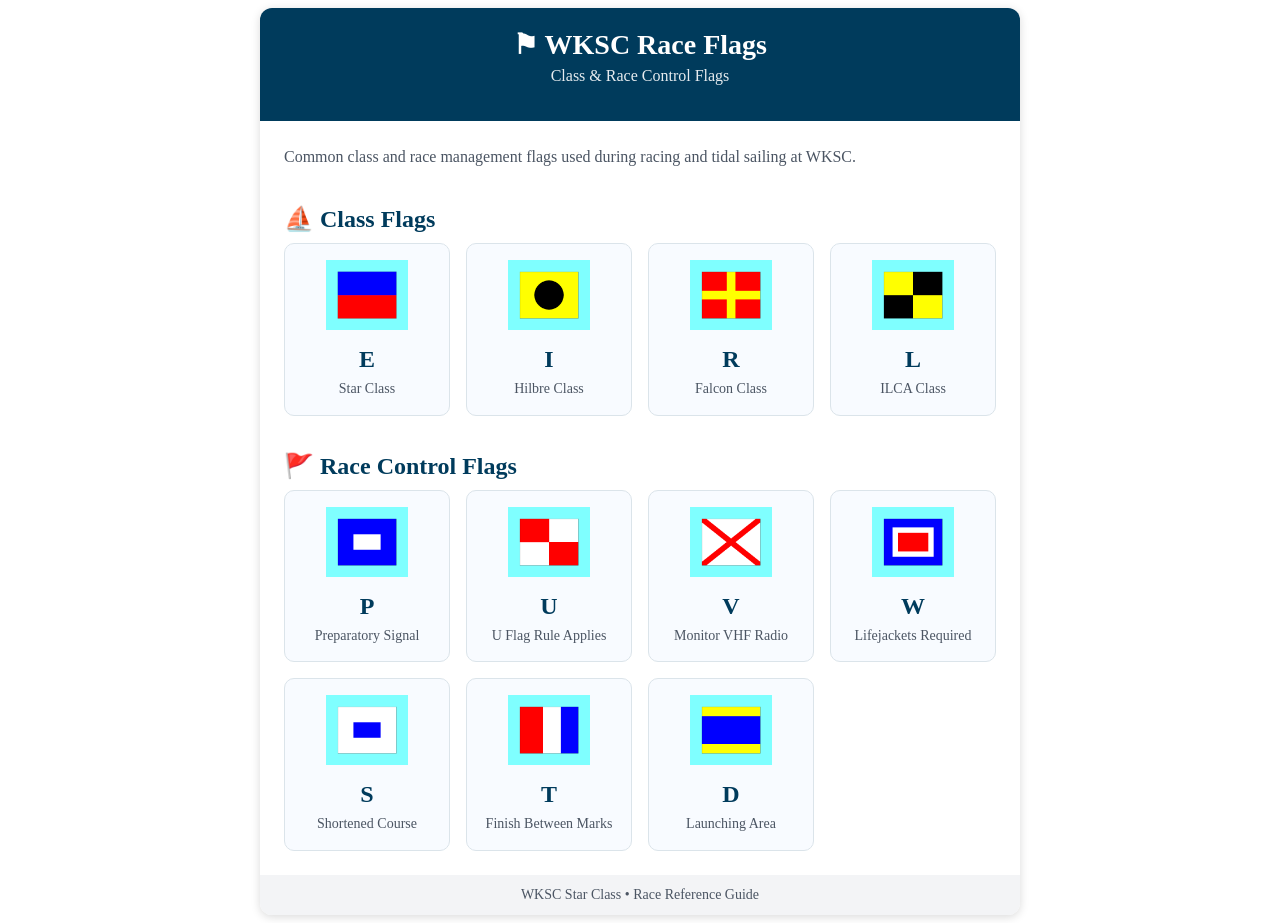
==== class-flags/index.html @ fe04378c "add class flags" ====
<!DOCTYPE html>
<html lang="en">

<head>

<meta charset="UTF-8">
<meta name="viewport" content="width=device-width, initial-scale=1.0">

<title>WKSC Race Flags</title>

<link rel="stylesheet" href="../css/styles.css">

</head>

<body>

<div class="container">

    <div class="header">
        <h1>⚑ WKSC Race Flags</h1>
        <p>Class & Race Control Flags</p>
    </div>

    <div class="flags-section">

        <div class="flags-intro">
            Common class and race management flags used during
            racing and tidal sailing at WKSC.
        </div>

        <!-- CLASS FLAGS -->

        <div class="flag-category">

            <h2>⛵ Class Flags</h2>

            <div class="flag-grid">

                <div class="flag-card">
                    <img src="../assets/flags/flag-e.gif" class="small-flag">
                    <div class="flag-title">E</div>
                    <div class="flag-desc">
                        Star Class
                    </div>
                </div>

                <div class="flag-card">
                    <img src="../assets/flags/flag-i.gif" class="small-flag">
                    <div class="flag-title">I</div>
                    <div class="flag-desc">
                        Hilbre Class
                    </div>
                </div>

                <div class="flag-card">
                    <img src="../assets/flags/flag-r.gif" class="small-flag">
                    <div class="flag-title">R</div>
                    <div class="flag-desc">
                        Falcon Class
                    </div>
                </div>

                <div class="flag-card">
                    <img src="../assets/flags/flag-l.gif" class="small-flag">
                    <div class="flag-title">L</div>
                    <div class="flag-desc">
                        ILCA Class
                    </div>
                </div>

            </div>

        </div>

        <!-- RACE CONTROL FLAGS -->

        <div class="flag-category">

            <h2>🚩 Race Control Flags</h2>

            <div class="flag-grid">

                <div class="flag-card">
                    <img src="../assets/flags/flag-p.gif" class="small-flag">
                    <div class="flag-title">P</div>
                    <div class="flag-desc">
                        Preparatory Signal
                    </div>
                </div>

                <div class="flag-card">
                    <img src="../assets/flags/flag-u.gif" class="small-flag">
                    <div class="flag-title">U</div>
                    <div class="flag-desc">
                        U Flag Rule Applies
                    </div>
                </div>

                <div class="flag-card">
                    <img src="../assets/flags/flag-v.gif" class="small-flag">
                    <div class="flag-title">V</div>
                    <div class="flag-desc">
                        Monitor VHF Radio
                    </div>
                </div>

                <div class="flag-card">
                    <img src="../assets/flags/flag-w.gif" class="small-flag">
                    <div class="flag-title">W</div>
                    <div class="flag-desc">
                        Lifejackets Required
                    </div>
                </div>

                <div class="flag-card">
                    <img src="../assets/flags/flag-s.gif" class="small-flag">
                    <div class="flag-title">S</div>
                    <div class="flag-desc">
                        Shortened Course
                    </div>
                </div>

                <div class="flag-card">
                    <img src="../assets/flags/flag-t.gif" class="small-flag">
                    <div class="flag-title">T</div>
                    <div class="flag-desc">
                        Finish Between Marks
                    </div>
                </div>

                <div class="flag-card">
                    <img src="../assets/flags/flag-d.gif" class="small-flag">
                    <div class="flag-title">D</div>
                    <div class="flag-desc">
                        Launching Area
                    </div>
                </div>

            </div>

        </div>

    </div>

    <div class="footer">
        WKSC Star Class • Race Reference Guide
    </div>

</div>

</body>
</html>
---- css/styles.css ----
css id="pjlwm0"
body {
    font-family: Arial, sans-serif;
    background: #f3f4f6;
    margin: 0;
    padding: 20px;
}

.container {
    max-width: 760px;
    margin: auto;
    background: white;
    border-radius: 12px;
    overflow: hidden;
    box-shadow: 0 2px 10px rgba(0,0,0,0.15);
}

.header {
    background: #003b5c;
    color: white;
    padding: 20px;
    text-align: center;
}

.header h1 {
    margin: 0;
    font-size: 28px;
}

.header p {
    margin-top: 6px;
    opacity: 0.9;
}

.grid {
    display: grid;
    grid-template-columns: repeat(auto-fit, minmax(300px, 1fr));
}

.card {
    padding: 20px;
    border: 1px solid #dbe4ea;
}

.card:nth-child(odd) {
    background: #f8fbff;
}

.time {
    font-size: 46px;
    font-weight: bold;
    color: #003b5c;
}

.go {
    color: #16a34a;
}

.label {
    font-size: 20px;
    font-weight: bold;
    margin-bottom: 12px;
}

.flag {
    height: 80px;
    margin-bottom: 12px;
}

.flag-lowered {
    opacity: 0.35;
}

.signal {
    font-size: 18px;
    font-weight: bold;
    margin-bottom: 8px;
}

.badge {
    display: inline-block;
    padding: 8px 12px;
    border-radius: 6px;
    color: white;
    margin-bottom: 10px;
}

.blue {
    background: #2563eb;
}

.navy {
    background: #003b5c;
}

.orange {
    background: #f59e0b;
}

.green {
    background: #16a34a;
}

.footer {
    background: #f3f4f6;
    padding: 12px;
    text-align: center;
    color: #4b5563;
    font-size: 14px;
}

.flags-section {
    padding: 24px;
}

.flags-section h2 {
    margin-top: 0;
    margin-bottom: 10px;
    color: #003b5c;
}

.flags-intro {
    color: #4b5563;
    margin-bottom: 24px;
    line-height: 1.5;
}

.flag-grid {
    display: grid;
    grid-template-columns: repeat(auto-fit, minmax(160px, 1fr));
    gap: 16px;
}

.flag-card {
    background: #f8fbff;
    border: 1px solid #dbe4ea;
    border-radius: 10px;
    padding: 16px;
    text-align: center;
    transition: transform 0.15s ease;
}

.flag-card:hover {
    transform: translateY(-2px);
}

.small-flag {
    height: 70px;
    margin-bottom: 12px;
}

.flag-title {
    font-size: 24px;
    font-weight: bold;
    color: #003b5c;
}

.flag-desc {
    font-size: 14px;
    color: #4b5563;
    margin-top: 6px;
    line-height: 1.4;
}

.flag-category {
    margin-top: 36px;
}
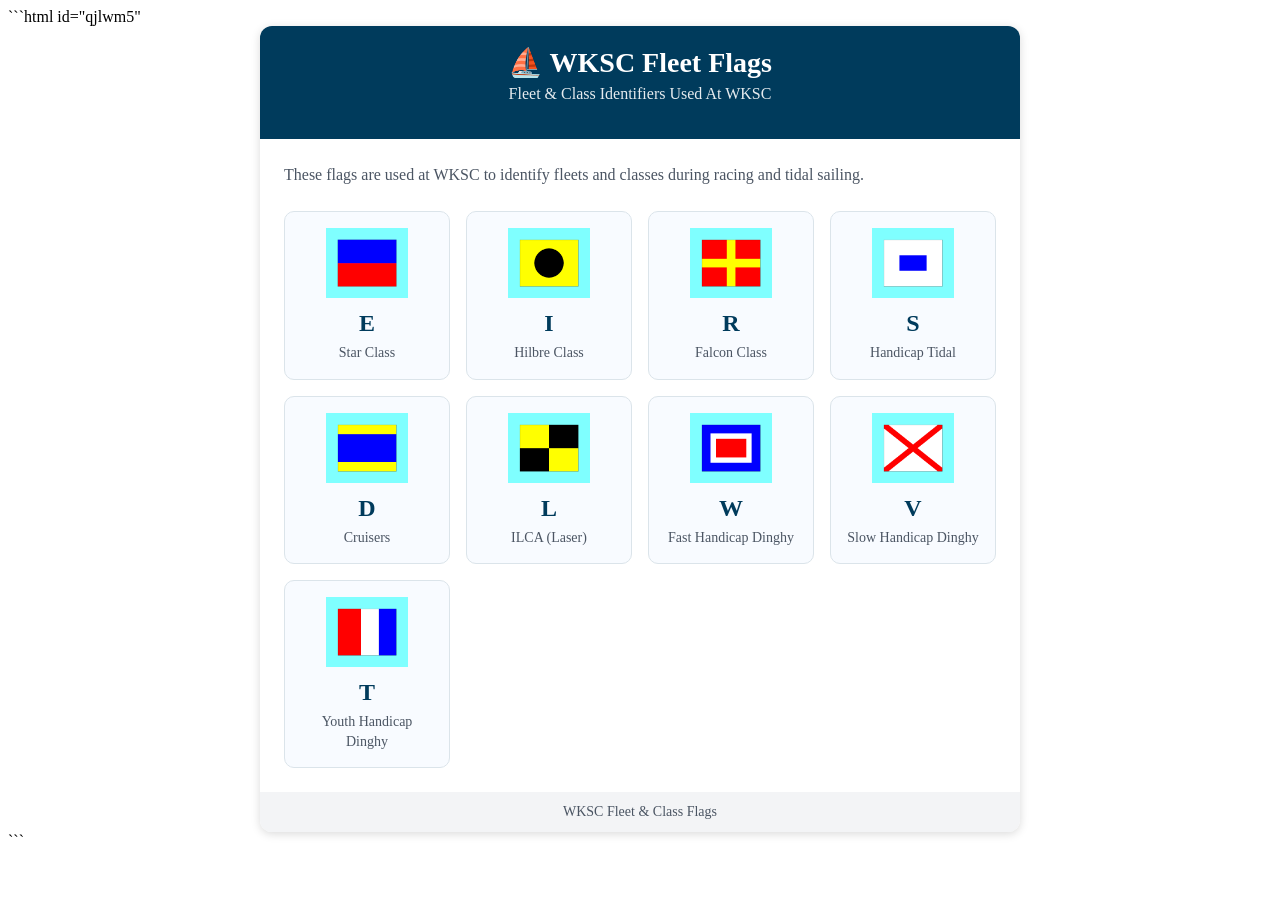
==== commit 4f82157c: "correct class flags" ====
--- a/class-flags/index.html
+++ b/class-flags/index.html
@@ -1,3 +1,4 @@
+```html id="qjlwm5"
 <!DOCTYPE html>
 <html lang="en">
 
@@ -6,7 +7,7 @@
 <meta charset="UTF-8">
 <meta name="viewport" content="width=device-width, initial-scale=1.0">
 
-<title>WKSC Race Flags</title>
+<title>WKSC Fleet Flags</title>
 
 <link rel="stylesheet" href="../css/styles.css">
 
@@ -17,125 +18,125 @@
 <div class="container">
 
     <div class="header">
-        <h1>⚑ WKSC Race Flags</h1>
-        <p>Class & Race Control Flags</p>
+        <h1>⛵ WKSC Fleet Flags</h1>
+        <p>Fleet & Class Identifiers Used At WKSC</p>
     </div>
 
     <div class="flags-section">
 
         <div class="flags-intro">
-            Common class and race management flags used during
-            racing and tidal sailing at WKSC.
+            These flags are used at WKSC to identify fleets and classes
+            during racing and tidal sailing.
         </div>
 
-        <!-- CLASS FLAGS -->
+        <div class="flag-grid">
 
-        <div class="flag-category">
+            <!-- STAR -->
 
-            <h2>⛵ Class Flags</h2>
+            <div class="flag-card">
+                <img src="../assets/flags/flag-e.gif" class="small-flag">
 
-            <div class="flag-grid">
+                <div class="flag-title">E</div>
 
-                <div class="flag-card">
-                    <img src="../assets/flags/flag-e.gif" class="small-flag">
-                    <div class="flag-title">E</div>
-                    <div class="flag-desc">
-                        Star Class
-                    </div>
+                <div class="flag-desc">
+                    Star Class
                 </div>
-
-                <div class="flag-card">
-                    <img src="../assets/flags/flag-i.gif" class="small-flag">
-                    <div class="flag-title">I</div>
-                    <div class="flag-desc">
-                        Hilbre Class
-                    </div>
-                </div>
-
-                <div class="flag-card">
-                    <img src="../assets/flags/flag-r.gif" class="small-flag">
-                    <div class="flag-title">R</div>
-                    <div class="flag-desc">
-                        Falcon Class
-                    </div>
-                </div>
-
-                <div class="flag-card">
-                    <img src="../assets/flags/flag-l.gif" class="small-flag">
-                    <div class="flag-title">L</div>
-                    <div class="flag-desc">
-                        ILCA Class
-                    </div>
-                </div>
-
             </div>
 
-        </div>
+            <!-- HILBRE -->
 
-        <!-- RACE CONTROL FLAGS -->
+            <div class="flag-card">
+                <img src="../assets/flags/flag-i.gif" class="small-flag">
 
-        <div class="flag-category">
+                <div class="flag-title">I</div>
 
-            <h2>🚩 Race Control Flags</h2>
+                <div class="flag-desc">
+                    Hilbre Class
+                </div>
+            </div>
 
-            <div class="flag-grid">
+            <!-- FALCON -->
 
-                <div class="flag-card">
-                    <img src="../assets/flags/flag-p.gif" class="small-flag">
-                    <div class="flag-title">P</div>
-                    <div class="flag-desc">
-                        Preparatory Signal
-                    </div>
+            <div class="flag-card">
+                <img src="../assets/flags/flag-r.gif" class="small-flag">
+
+                <div class="flag-title">R</div>
+
+                <div class="flag-desc">
+                    Falcon Class
                 </div>
+            </div>
 
-                <div class="flag-card">
-                    <img src="../assets/flags/flag-u.gif" class="small-flag">
-                    <div class="flag-title">U</div>
-                    <div class="flag-desc">
-                        U Flag Rule Applies
-                    </div>
+            <!-- HANDICAP TIDAL -->
+
+            <div class="flag-card">
+                <img src="../assets/flags/flag-s.gif" class="small-flag">
+
+                <div class="flag-title">S</div>
+
+                <div class="flag-desc">
+                    Handicap Tidal
                 </div>
+            </div>
 
-                <div class="flag-card">
-                    <img src="../assets/flags/flag-v.gif" class="small-flag">
-                    <div class="flag-title">V</div>
-                    <div class="flag-desc">
-                        Monitor VHF Radio
-                    </div>
+            <!-- CRUISERS -->
+
+            <div class="flag-card">
+                <img src="../assets/flags/flag-d.gif" class="small-flag">
+
+                <div class="flag-title">D</div>
+
+                <div class="flag-desc">
+                    Cruisers
                 </div>
+            </div>
 
-                <div class="flag-card">
-                    <img src="../assets/flags/flag-w.gif" class="small-flag">
-                    <div class="flag-title">W</div>
-                    <div class="flag-desc">
-                        Lifejackets Required
-                    </div>
+            <!-- ILCA -->
+
+            <div class="flag-card">
+                <img src="../assets/flags/flag-l.gif" class="small-flag">
+
+                <div class="flag-title">L</div>
+
+                <div class="flag-desc">
+                    ILCA (Laser)
                 </div>
+            </div>
 
-                <div class="flag-card">
-                    <img src="../assets/flags/flag-s.gif" class="small-flag">
-                    <div class="flag-title">S</div>
-                    <div class="flag-desc">
-                        Shortened Course
-                    </div>
+            <!-- FAST HANDICAP -->
+
+            <div class="flag-card">
+                <img src="../assets/flags/flag-w.gif" class="small-flag">
+
+                <div class="flag-title">W</div>
+
+                <div class="flag-desc">
+                    Fast Handicap Dinghy
                 </div>
+            </div>
 
-                <div class="flag-card">
-                    <img src="../assets/flags/flag-t.gif" class="small-flag">
-                    <div class="flag-title">T</div>
-                    <div class="flag-desc">
-                        Finish Between Marks
-                    </div>
+            <!-- SLOW HANDICAP -->
+
+            <div class="flag-card">
+                <img src="../assets/flags/flag-v.gif" class="small-flag">
+
+                <div class="flag-title">V</div>
+
+                <div class="flag-desc">
+                    Slow Handicap Dinghy
                 </div>
+            </div>
 
-                <div class="flag-card">
-                    <img src="../assets/flags/flag-d.gif" class="small-flag">
-                    <div class="flag-title">D</div>
-                    <div class="flag-desc">
-                        Launching Area
-                    </div>
+            <!-- YOUTH HANDICAP -->
+
+            <div class="flag-card">
+                <img src="../assets/flags/flag-t.gif" class="small-flag">
+
+                <div class="flag-title">T</div>
+
+                <div class="flag-desc">
+                    Youth Handicap Dinghy
                 </div>
-
             </div>
 
         </div>
@@ -143,10 +144,11 @@
     </div>
 
     <div class="footer">
-        WKSC Star Class • Race Reference Guide
+        WKSC Fleet & Class Flags
     </div>
 
 </div>
 
 </body>
-</html>+</html>
+```
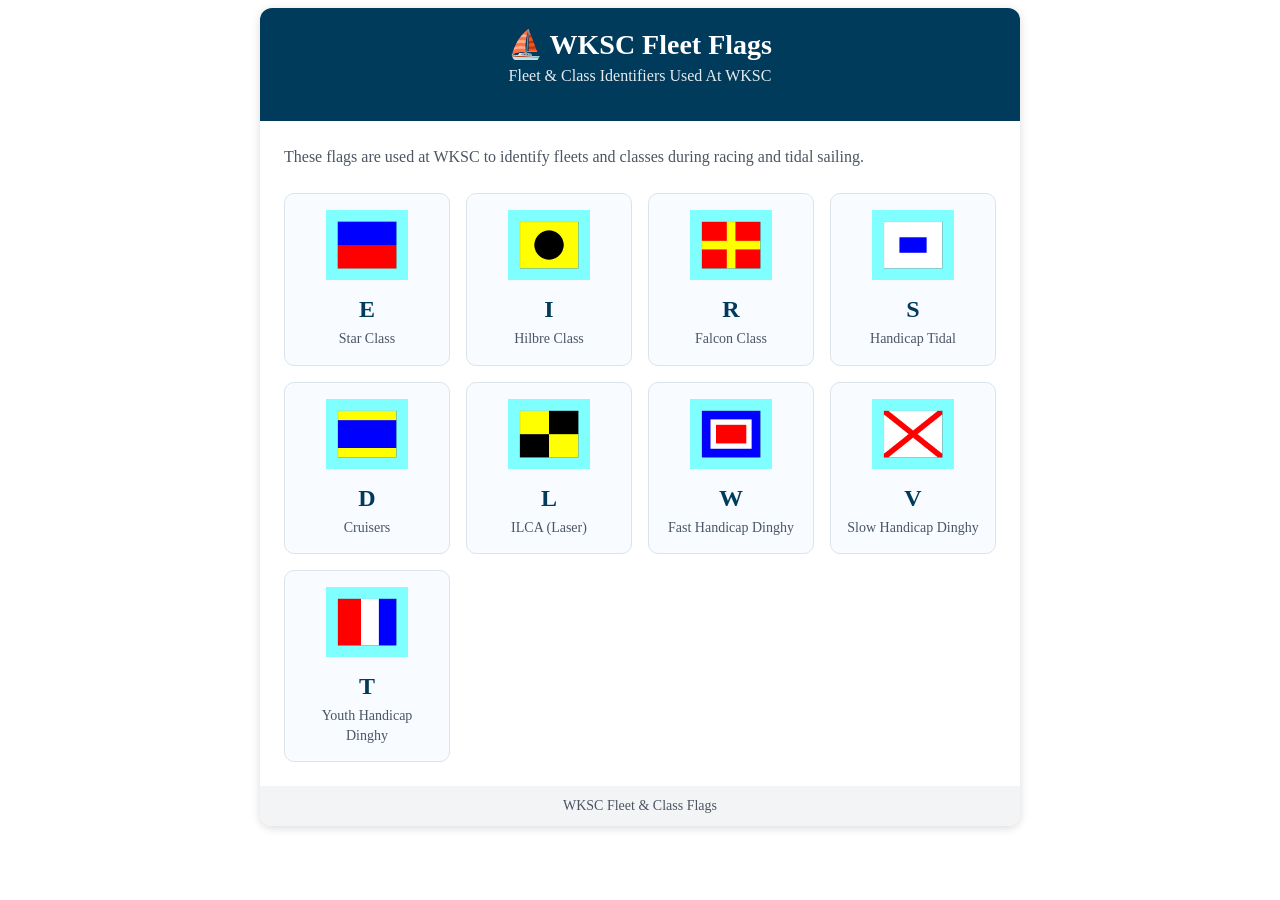
==== commit d5a1950b: "correct class flags page" ====
--- a/class-flags/index.html
+++ b/class-flags/index.html
@@ -1,4 +1,3 @@
-```html id="qjlwm5"
 <!DOCTYPE html>
 <html lang="en">
 
@@ -151,4 +150,4 @@
 
 </body>
 </html>
-```
+
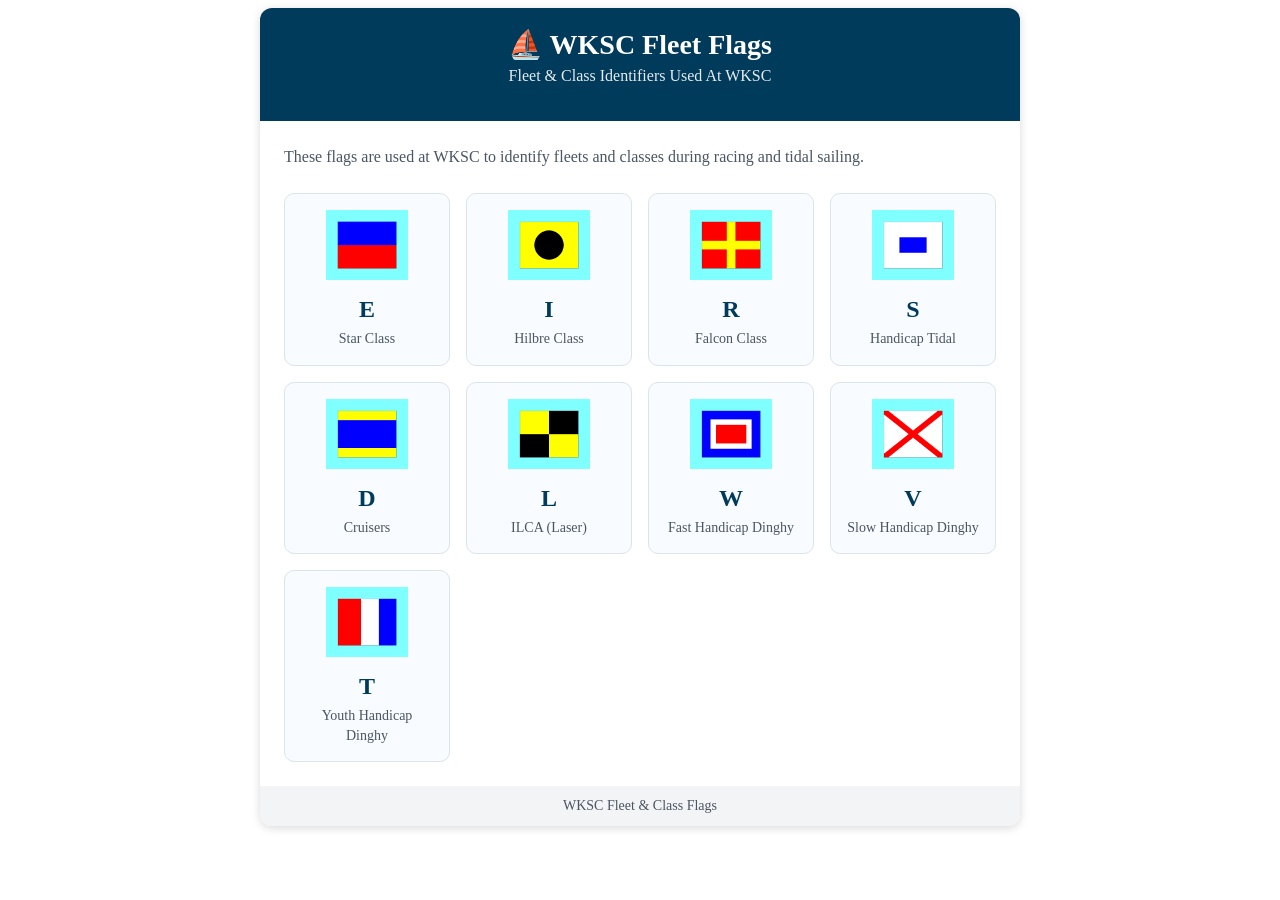
==== commit 58e71621: "correct class flags page" ====
--- a/class-flags/index.html
+++ b/class-flags/index.html
@@ -150,4 +150,3 @@
 
 </body>
 </html>
-
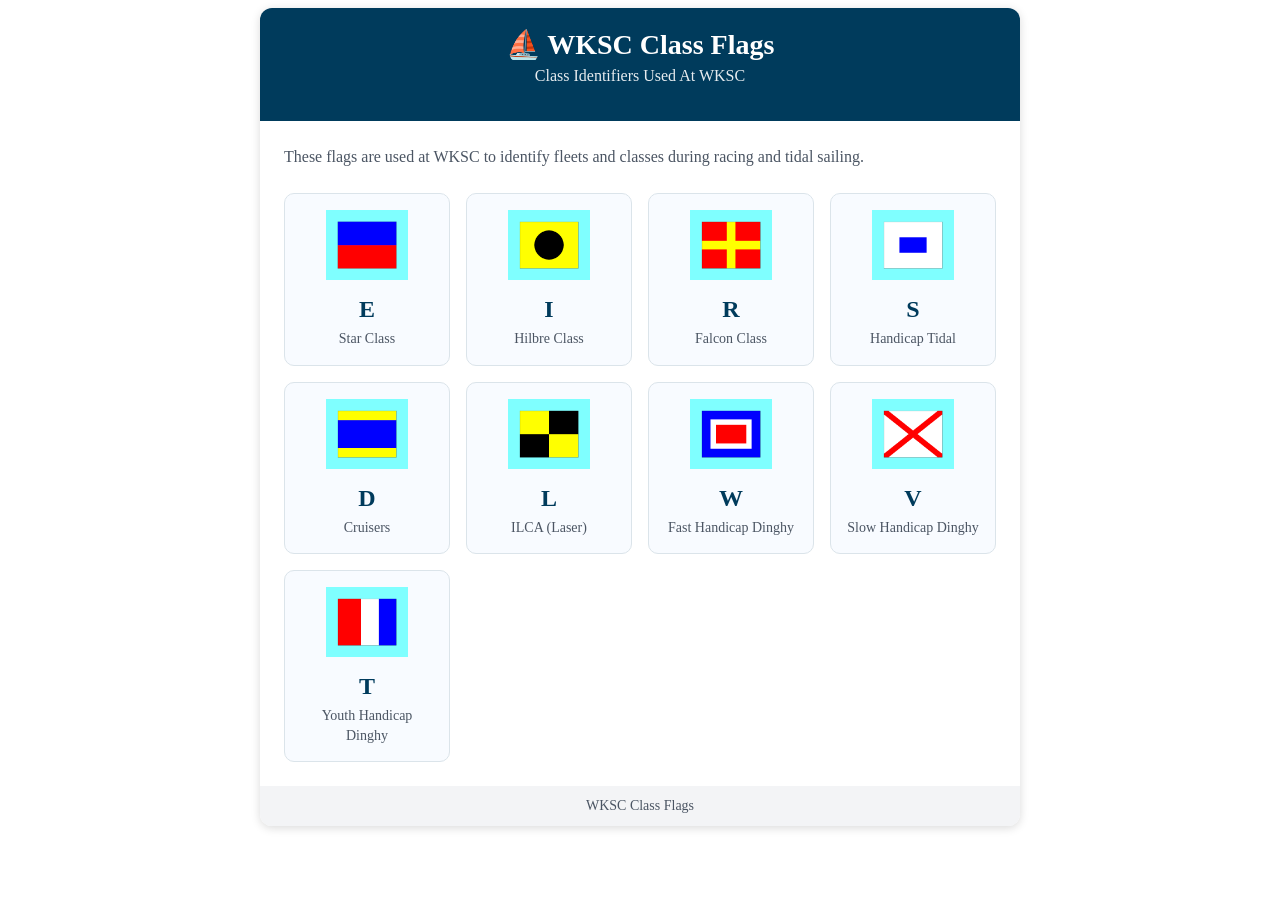
==== commit 21de2377: "add correct title of flags" ====
--- a/class-flags/index.html
+++ b/class-flags/index.html
@@ -6,7 +6,7 @@
 <meta charset="UTF-8">
 <meta name="viewport" content="width=device-width, initial-scale=1.0">
 
-<title>WKSC Fleet Flags</title>
+<title>WKSC Class Flags</title>
 
 <link rel="stylesheet" href="../css/styles.css">
 
@@ -17,8 +17,8 @@
 <div class="container">
 
     <div class="header">
-        <h1>⛵ WKSC Fleet Flags</h1>
-        <p>Fleet & Class Identifiers Used At WKSC</p>
+        <h1>⛵ WKSC Class Flags</h1>
+        <p>Class Identifiers Used At WKSC</p>
     </div>
 
     <div class="flags-section">
@@ -143,7 +143,7 @@
     </div>
 
     <div class="footer">
-        WKSC Fleet & Class Flags
+        WKSC Class Flags
     </div>
 
 </div>
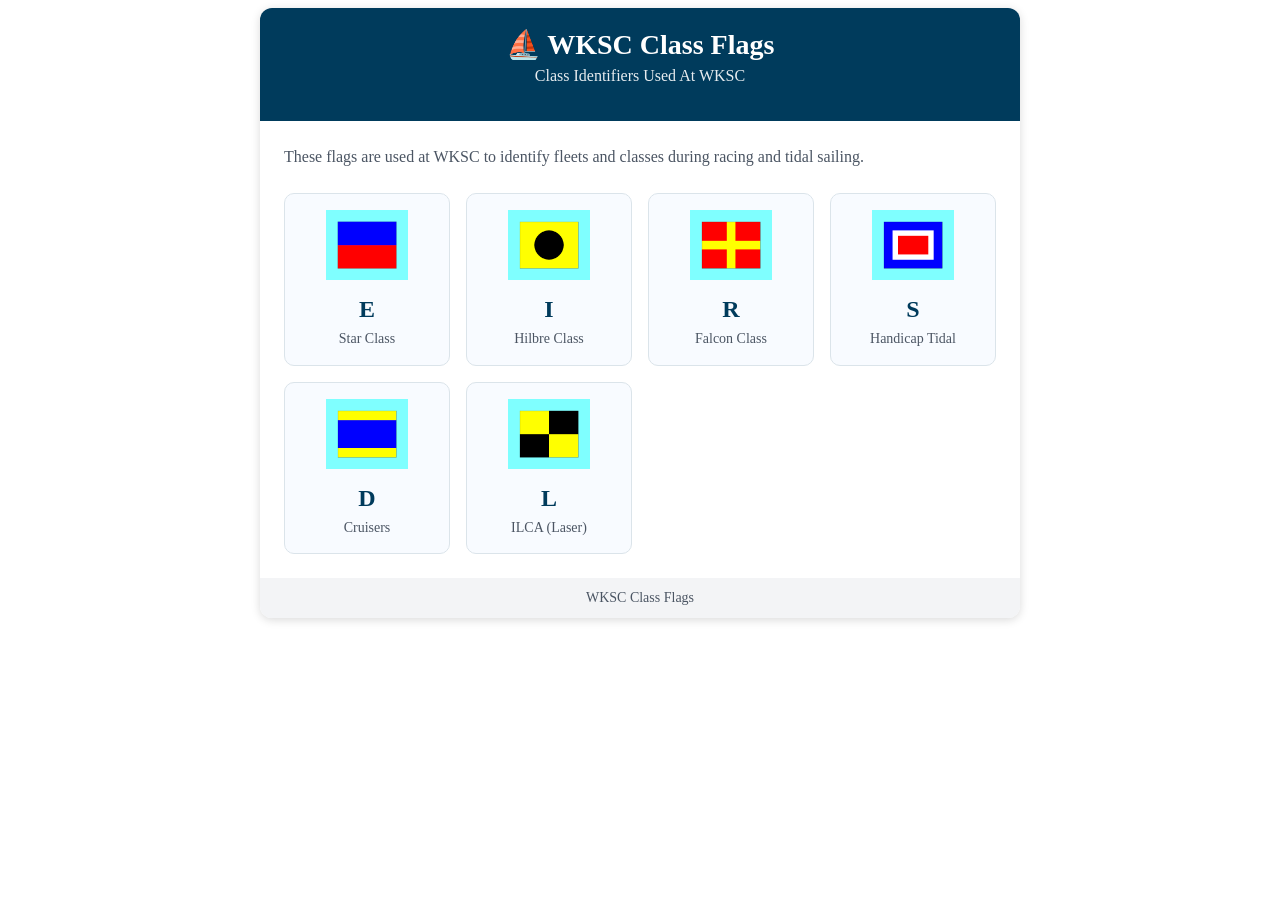
==== commit 6b277719: "Update index.html make 'W' the class flag for tidal handicap" ====
--- a/class-flags/index.html
+++ b/class-flags/index.html
@@ -69,7 +69,7 @@
             <!-- HANDICAP TIDAL -->
 
             <div class="flag-card">
-                <img src="../assets/flags/flag-s.gif" class="small-flag">
+                <img src="../assets/flags/flag-w.gif" class="small-flag">
 
                 <div class="flag-title">S</div>
 
@@ -101,43 +101,6 @@
                     ILCA (Laser)
                 </div>
             </div>
-
-            <!-- FAST HANDICAP -->
-
-            <div class="flag-card">
-                <img src="../assets/flags/flag-w.gif" class="small-flag">
-
-                <div class="flag-title">W</div>
-
-                <div class="flag-desc">
-                    Fast Handicap Dinghy
-                </div>
-            </div>
-
-            <!-- SLOW HANDICAP -->
-
-            <div class="flag-card">
-                <img src="../assets/flags/flag-v.gif" class="small-flag">
-
-                <div class="flag-title">V</div>
-
-                <div class="flag-desc">
-                    Slow Handicap Dinghy
-                </div>
-            </div>
-
-            <!-- YOUTH HANDICAP -->
-
-            <div class="flag-card">
-                <img src="../assets/flags/flag-t.gif" class="small-flag">
-
-                <div class="flag-title">T</div>
-
-                <div class="flag-desc">
-                    Youth Handicap Dinghy
-                </div>
-            </div>
-
         </div>
 
     </div>
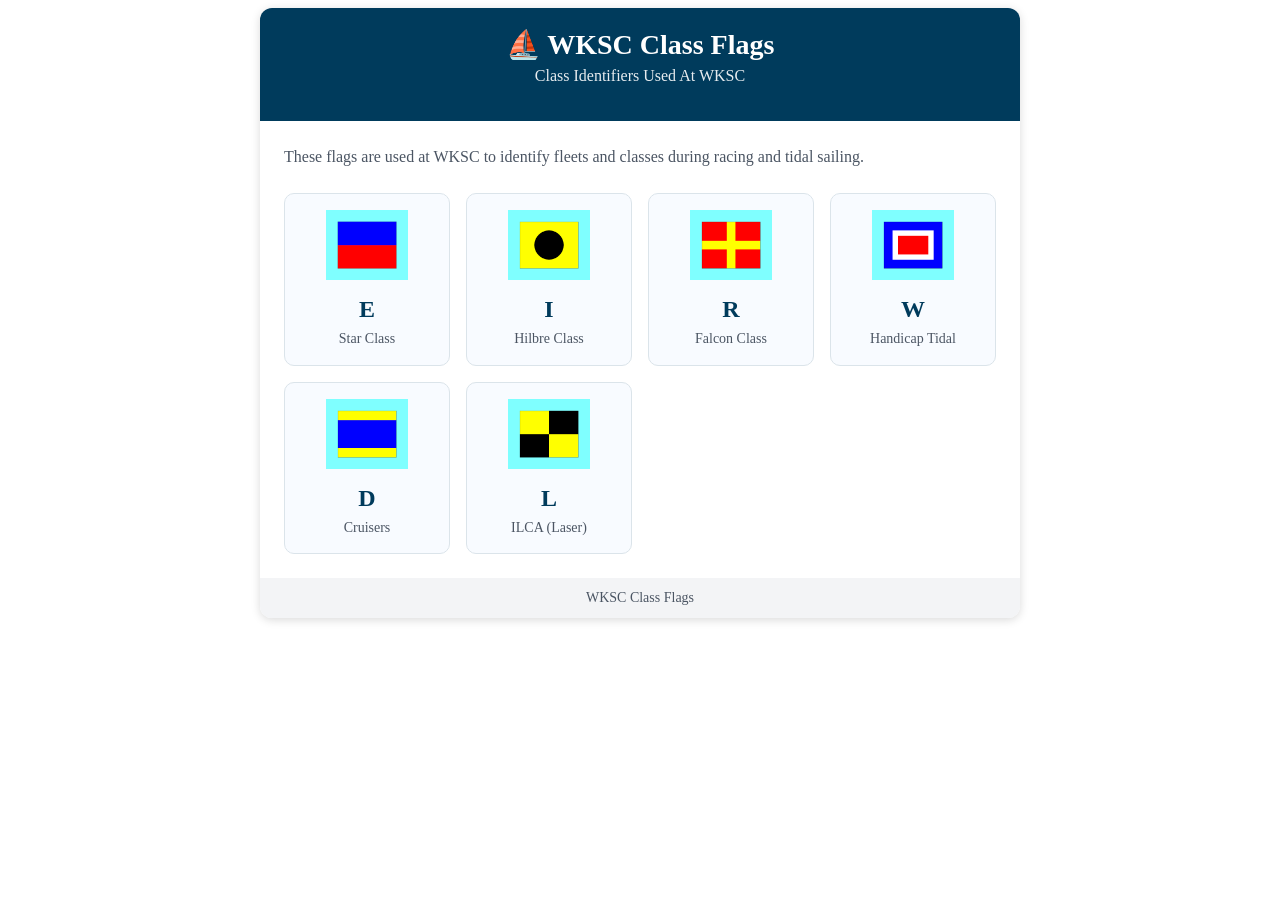
==== commit 7e561cfc: "Update index.html Change S to W" ====
--- a/class-flags/index.html
+++ b/class-flags/index.html
@@ -71,7 +71,7 @@
             <div class="flag-card">
                 <img src="../assets/flags/flag-w.gif" class="small-flag">
 
-                <div class="flag-title">S</div>
+                <div class="flag-title">W</div>
 
                 <div class="flag-desc">
                     Handicap Tidal
